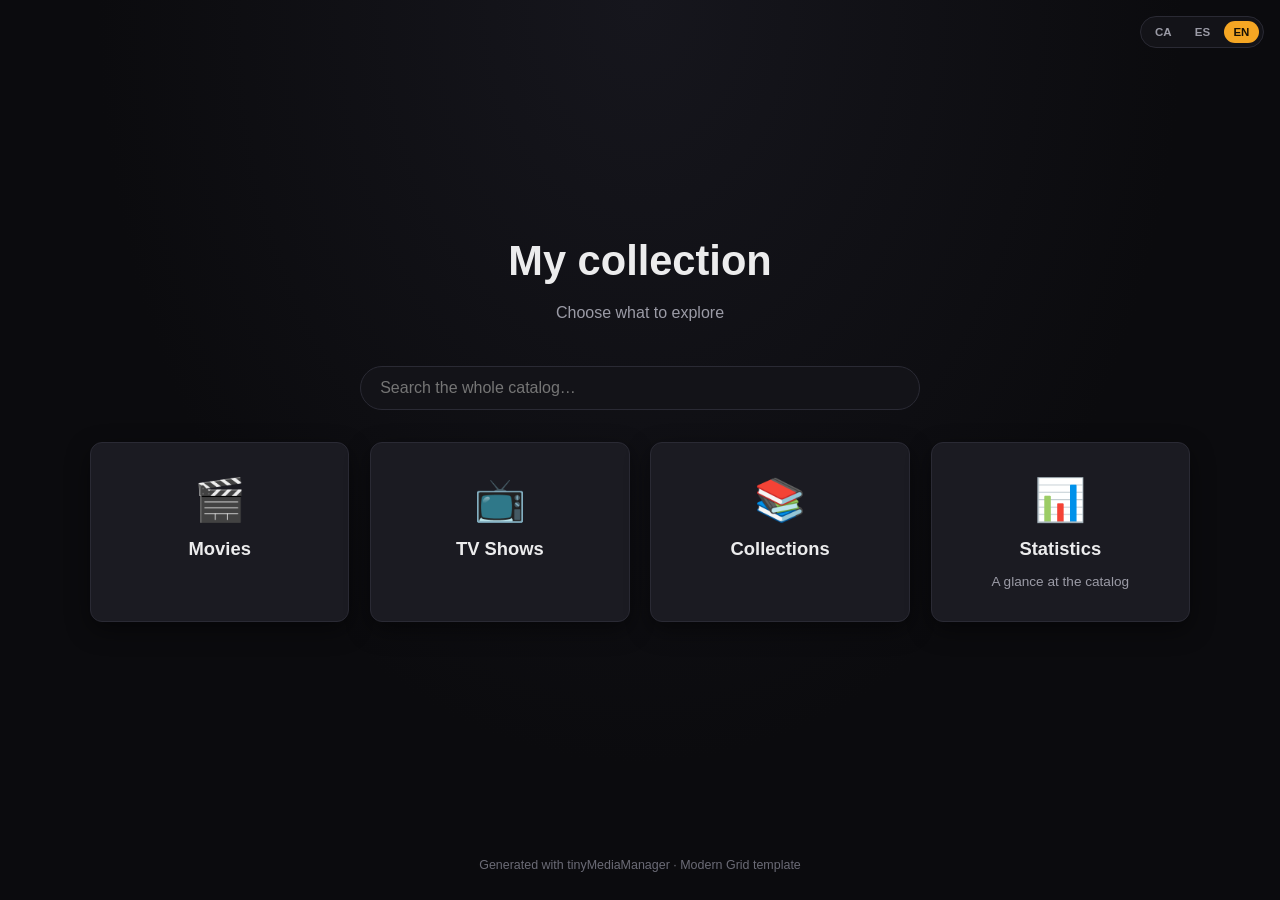
==== Home/index.html @ 7b8b57dc "Modern Grid templates for tinyMediaManager" ====
<!DOCTYPE html>
<html lang="en">
<head>
<meta charset="UTF-8"/>
<meta name="viewport" content="width=device-width, initial-scale=1.0"/>
<meta name="robots" content="noindex, nofollow"/>
<title>Catálogo</title>
<link rel="icon" href="data:image/svg+xml,%3Csvg xmlns='http://www.w3.org/2000/svg' viewBox='0 0 24 24'%3E%3Crect width='24' height='24' rx='5' fill='%230b0b0e'/%3E%3Cpolygon points='9,6 19,12 9,18' fill='%23f5a623'/%3E%3C/svg%3E"/>
<script src="config.js"></script>
<style>
:root {
  --bg: #0b0b0e;
  --bg-elev: #131318;
  --card: #1b1b22;
  --card-hover: #232330;
  --text: #ececed;
  --text-dim: #9b9ba6;
  --text-faint: #6b6b76;
  --accent: #f5a623;
  --accent-dim: #7a5518;
  --radius: 12px;
  --maxw: 1100px;
  --shadow: 0 8px 24px rgba(0, 0, 0, .45);
  --font: -apple-system, BlinkMacSystemFont, "Segoe UI", Roboto, "Helvetica Neue", Arial, sans-serif;
}
* { box-sizing: border-box; }
html { color-scheme: dark; }
body {
  margin: 0;
  min-height: 100vh;
  background: radial-gradient(ellipse at top, #16161d 0%, var(--bg) 60%);
  color: var(--text);
  font-family: var(--font);
  font-size: 15px;
  line-height: 1.5;
  display: flex;
  flex-direction: column;
}
a { color: inherit; text-decoration: none; }

.lang-switcher {
  position: fixed;
  top: 1rem;
  right: 1rem;
  display: flex;
  gap: .25rem;
  background: var(--bg-elev);
  border: 1px solid #2a2a34;
  border-radius: 999px;
  padding: .25rem;
  z-index: 5;
}
.lang-switcher button {
  border: 0;
  background: transparent;
  color: var(--text-dim);
  font-size: .72rem;
  font-weight: 700;
  padding: .3rem .6rem;
  border-radius: 999px;
  cursor: pointer;
}
.lang-switcher button.active { background: var(--accent); color: #1a1205; }

main {
  flex: 1;
  display: flex;
  flex-direction: column;
  align-items: center;
  justify-content: center;
  padding: 4rem 1.5rem 3rem;
  text-align: center;
}
.hero-title {
  margin: 0 0 .5rem;
  font-size: clamp(1.8rem, 4vw, 2.6rem);
  font-weight: 700;
}
.hero-sub {
  margin: 0 0 2.6rem;
  color: var(--text-dim);
  font-size: 1rem;
}

.hub-grid {
  display: grid;
  grid-template-columns: repeat(auto-fit, minmax(230px, 1fr));
  gap: 1.3rem;
  max-width: var(--maxw);
  width: 100%;
}
.hub-card {
  background: var(--card);
  border: 1px solid #2a2a34;
  border-radius: var(--radius);
  box-shadow: var(--shadow);
  padding: 2.2rem 1.5rem 1.8rem;
  display: flex;
  flex-direction: column;
  align-items: center;
  gap: .6rem;
  transition: transform .18s ease, background .18s ease, border-color .18s ease;
}
.hub-card:hover, .hub-card:focus-visible {
  transform: translateY(-5px);
  background: var(--card-hover);
  border-color: var(--accent-dim);
}
.hub-card .icon { font-size: 2.6rem; line-height: 1; margin-bottom: .3rem; }
.hub-card .label { font-size: 1.15rem; font-weight: 700; }
.hub-card .count { color: var(--text-dim); font-size: .85rem; min-height: 1.2em; }
.hub-card .count.empty { opacity: 0; }

.gsearch { width: 100%; max-width: 560px; margin: 0 0 2rem; }
.gsearch input {
  width: 100%;
  background: var(--bg-elev);
  border: 1px solid #2a2a34;
  color: var(--text);
  border-radius: 999px;
  padding: .75rem 1.2rem;
  font-size: 1rem;
  outline: none;
}
.gsearch input:focus { border-color: var(--accent-dim); }
.gresults { width: 100%; max-width: var(--maxw); text-align: left; margin: 0 0 2.2rem; }
.gresults[hidden] { display: none; }
.gres-group { margin-bottom: 1.6rem; }
.gres-group h2 {
  font-size: .85rem; text-transform: uppercase; letter-spacing: .06em;
  color: var(--text-dim); margin: 0 0 .7rem; font-weight: 700;
}
.gres-group h2 small { color: var(--text-faint); font-weight: 400; }
.gres-grid { display: grid; grid-template-columns: repeat(auto-fill, minmax(110px, 1fr)); gap: .8rem; }
.gres-card { display: block; }
.gres-card img { width: 100%; aspect-ratio: 2/3; object-fit: cover; border-radius: 8px; background: var(--card); display: block; }
.gres-card .t { display: block; font-size: .78rem; margin-top: .35rem; line-height: 1.25; }
.gres-card .y { display: block; font-size: .7rem; color: var(--text-faint); }
.gres-card:hover .t { color: var(--accent); }
.gres-all { display: inline-block; margin-top: .7rem; font-size: .8rem; color: var(--accent); }
.gres-msg { color: var(--text-dim); font-size: .9rem; }
.gres-msg a { color: var(--accent); margin-right: 1rem; }

footer {
  text-align: center;
  color: var(--text-faint);
  font-size: .78rem;
  padding: 1.2rem 1rem 1.6rem;
}

@media (max-width: 560px) {
  .hub-grid { grid-template-columns: 1fr; max-width: 360px; }
}
</style>
</head>
<body>

<div class="lang-switcher" id="langSwitcher">
	<button type="button" data-lang="ca">CA</button>
	<button type="button" data-lang="es">ES</button>
	<button type="button" data-lang="en">EN</button>
</div>

<main>
	<h1 class="hero-title" data-i18n="heroTitle">Mi colección</h1>
	<p class="hero-sub" data-i18n="heroSub">Elige qué quieres explorar</p>

	<div class="gsearch">
		<input type="search" id="gsearch" placeholder="Buscar en todo el catálogo…" data-i18n-placeholder="searchPlaceholder" autocomplete="off"/>
	</div>
	<div class="gresults" id="gresults" hidden></div>

	<div class="hub-grid" id="hubGrid">
		<a class="hub-card" href="movies/movielist.html" data-route="movies" data-rest="movielist.html">
			<span class="icon">🎬</span>
			<span class="label" data-i18n="movies">Películas</span>
			<span class="count empty" data-count="movies"></span>
		</a>
		<a class="hub-card" href="tvshows/tvshows.html" data-route="tvshows" data-rest="tvshows.html">
			<span class="icon">📺</span>
			<span class="label" data-i18n="shows">Series</span>
			<span class="count empty" data-count="tvshows"></span>
		</a>
		<a class="hub-card" href="collections/moviesets.html" data-route="collections" data-rest="moviesets.html">
			<span class="icon">📚</span>
			<span class="label" data-i18n="collections">Colecciones</span>
			<span class="count empty" data-count="collections"></span>
		</a>
		<a class="hub-card" href="stats.html">
			<span class="icon">📊</span>
			<span class="label" data-i18n="stats">Estadísticas</span>
			<span class="count" data-i18n="statsSub">Un vistazo al catálogo</span>
		</a>
	</div>
</main>

<footer data-i18n="footer">Generado con tinyMediaManager · plantilla Modern Grid</footer>

<script>
(function () {
	"use strict";

	var STRINGS = {
		ca: {
			heroTitle: "La meva col·lecció",
			heroSub: "Tria què vols explorar",
			movies: "Pel·lícules",
			shows: "Sèries",
			collections: "Col·leccions",
			titlesSuffix: "títols",
			collectionsSuffix: "col·leccions",
			stats: "Estadístiques",
			statsSub: "Un cop d'ull al catàleg",
			searchPlaceholder: "Cerca a tot el catàleg…",
			seeAll: "Veure'ls tots",
			noResults: "Cap resultat per a",
			needsServer: "La cerca global només funciona quan el web està servit per un servidor (el NAS). Obrint-lo com a fitxer local, cerca dins d'un llistat:",
			searchIn: "Cercar a",
			footer: "Generat amb tinyMediaManager · plantilla Modern Grid"
		},
		es: {
			heroTitle: "Mi colección",
			heroSub: "Elige qué quieres explorar",
			movies: "Películas",
			shows: "Series",
			collections: "Colecciones",
			titlesSuffix: "títulos",
			collectionsSuffix: "colecciones",
			stats: "Estadísticas",
			statsSub: "Un vistazo al catálogo",
			searchPlaceholder: "Buscar en todo el catálogo…",
			seeAll: "Ver todos",
			noResults: "Ningún resultado para",
			needsServer: "La búsqueda global solo funciona cuando la web está servida por un servidor (el NAS). Abierta como archivo local, busca dentro de un listado:",
			searchIn: "Buscar en",
			footer: "Generado con tinyMediaManager · plantilla Modern Grid"
		},
		en: {
			heroTitle: "My collection",
			heroSub: "Choose what to explore",
			movies: "Movies",
			shows: "TV Shows",
			collections: "Collections",
			titlesSuffix: "titles",
			collectionsSuffix: "collections",
			stats: "Statistics",
			statsSub: "A glance at the catalog",
			searchPlaceholder: "Search the whole catalog…",
			seeAll: "See all",
			noResults: "No results for",
			needsServer: "Global search only works when the site is served by a web server (the NAS). Opened as a local file, search inside a list:",
			searchIn: "Search in",
			footer: "Generated with tinyMediaManager · Modern Grid template"
		}
	};

	var KEYS = ["movies", "tvshows", "collections"];
	var DEF_DIR = { movies: "movies", tvshows: "tvshows", collections: "collections" };
	var LIST_FILE = { movies: "movielist.html", tvshows: "tvshows.html", collections: "moviesets.html" };
	var LABEL_KEY = { movies: "movies", tvshows: "shows", collections: "collections" };

	// ---- Rutes (config.js a l'arrel; sense ell, els noms per defecte) ----
	function routeDir(key) {
		var cfg = (window.TMM_CONFIG && window.TMM_CONFIG.routes) || {};
		var d = Object.prototype.hasOwnProperty.call(cfg, key) ? cfg[key] : DEF_DIR[key];
		if (d === null || d === false || d === undefined || d === "") return null;
		return String(d).replace(/^\.?\/+/, "").replace(/\/+$/, "");
	}
	function listPath(key) { return routeDir(key) + "/" + LIST_FILE[key]; }
	var activeKeys = KEYS.filter(function (k) { return routeDir(k) !== null; });

	Array.prototype.slice.call(document.querySelectorAll("a[data-route]")).forEach(function (a) {
		var k = a.getAttribute("data-route");
		if (routeDir(k) === null) { a.style.display = "none"; return; }
		a.setAttribute("href", listPath(k));
	});

	var langBtns = document.querySelectorAll("#langSwitcher button");
	var counters = Array.prototype.slice.call(document.querySelectorAll("[data-count]"));
	var currentLang = "en";
	var counts = {}; // clau -> número, s'omple a mesura que arriben els fetch

	function getLang() {
		try {
			var saved = localStorage.getItem("tmm_lang");
			if (saved && STRINGS[saved]) return saved;
		} catch (e) { /* ignore */ }
		return "en";
	}

	function applyLang(lang) {
		currentLang = STRINGS[lang] ? lang : "en";
		var dict = STRINGS[currentLang];
		Array.prototype.slice.call(document.querySelectorAll("[data-i18n]")).forEach(function (el) {
			var key = el.getAttribute("data-i18n");
			if (dict[key]) el.textContent = dict[key];
		});
		Array.prototype.slice.call(document.querySelectorAll("[data-i18n-placeholder]")).forEach(function (el) {
			var key = el.getAttribute("data-i18n-placeholder");
			if (dict[key]) el.setAttribute("placeholder", dict[key]);
		});
		langBtns.forEach(function (b) {
			b.classList.toggle("active", b.dataset.lang === currentLang);
		});
		document.documentElement.lang = currentLang;
		renderCounts();
		runSearch();
	}

	function setLang(lang) {
		try { localStorage.setItem("tmm_lang", lang); } catch (e) { /* ignore */ }
		applyLang(lang);
	}

	langBtns.forEach(function (b) {
		b.addEventListener("click", function () { setLang(b.dataset.lang); });
	});

	function renderCounts() {
		var suffix = STRINGS[currentLang].titlesSuffix;
		counters.forEach(function (el) {
			var key = el.getAttribute("data-count");
			var n = counts[key];
			if (typeof n !== "number") { el.classList.add("empty"); return; }
			var label = key === "collections" ? STRINGS[currentLang].collectionsSuffix : suffix;
			el.textContent = n + " " + label;
			el.classList.remove("empty");
		});
	}

	// ---- Índex: llegeix el HTML dels llistats generats per tMM (només amb servidor web) ----
	function norm(str) {
		return String(str || "").normalize("NFD").replace(/[̀-ͯ]/g, "").toLowerCase();
	}

	var indexes = {};   // clau -> Promise d'{url, items}
	function loadIndex(key) {
		if (indexes[key]) return indexes[key];
		var url = new URL(listPath(key), location.href).href;
		indexes[key] = fetch(url)
			.then(function (res) { return res.ok ? res.text() : Promise.reject(new Error("http " + res.status)); })
			.then(function (html) {
				var doc = new DOMParser().parseFromString(html, "text/html");
				var seen = {}, items = [];
				Array.prototype.slice.call(doc.querySelectorAll(".card")).forEach(function (c) {
					var vid = c.getAttribute("data-vid");
					var link = c.querySelector(".poster-link");
					var img = c.querySelector(".poster-link img");
					var item = {
						name: c.getAttribute("data-name") || c.getAttribute("data-title") || "",
						year: c.getAttribute("data-year") || "",
						edition: c.getAttribute("data-edition") || "",
						href: link ? new URL(link.getAttribute("href"), url).href : "",
						img: img ? new URL(img.getAttribute("src"), url).href : ""
					};
					item.hay = norm(item.name + " " + (c.getAttribute("data-title") || "") + " " + item.year);
					if (vid) { // diverses versions d'un mateix títol: només una
						if (seen[vid] !== undefined) {
							// el títol alternatiu (Bola de Drac / Dragon Ball) també es pot cercar
							var prev = items[seen[vid]];
							item.hay += " " + prev.hay;
							prev.hay = item.hay;
							if (prev.edition && !item.edition) items[seen[vid]] = item;
							return;
						}
						seen[vid] = items.length;
					}
					items.push(item);
				});
				// recompte de la targeta de la portada, ja agrupat
				counts[key] = items.length;
				renderCounts();
				return { url: url, items: items };
			});
		return indexes[key];
	}

	// Recomptes de les targetes: es carreguen en segon pla (no trenca res si no es pot)
	activeKeys.forEach(function (k) { loadIndex(k).catch(function () { /* file:// */ }); });

	// ---- Cerca global ----
	var input = document.getElementById("gsearch");
	var box = document.getElementById("gresults");
	var searchTimer = null;
	var searchSeq = 0;
	var MAX = 12;

	function listLink(key, q) {
		return listPath(key) + "?q=" + encodeURIComponent(q);
	}

	function el(tag, cls, text) {
		var e = document.createElement(tag);
		if (cls) e.className = cls;
		if (text !== undefined) e.textContent = text;
		return e;
	}

	function runSearch() {
		var q = input ? input.value.trim() : "";
		var seq = ++searchSeq;
		if (!box) return;
		if (q.length < 2) { box.hidden = true; box.textContent = ""; return; }
		var terms = norm(q).split(/\s+/).filter(Boolean);
		var dict = STRINGS[currentLang];

		Promise.all(activeKeys.map(function (k) {
			return loadIndex(k).then(function (idx) { return { key: k, idx: idx }; }, function () { return { key: k, idx: null }; });
		})).then(function (parts) {
			if (seq !== searchSeq) return; // ha arribat una cerca més nova
			box.textContent = "";
			if (parts.every(function (p) { return !p.idx; })) {
				var msg = el("p", "gres-msg", dict.needsServer + " ");
				msg.appendChild(document.createElement("br"));
				activeKeys.forEach(function (k) {
					var a = el("a", "", dict.searchIn + " " + dict[LABEL_KEY[k]]);
					a.href = listLink(k, q);
					msg.appendChild(a);
				});
				box.appendChild(msg);
				box.hidden = false;
				return;
			}
			var any = false;
			parts.forEach(function (p) {
				if (!p.idx) return;
				var hits = p.idx.items.filter(function (it) {
					return terms.every(function (t) { return it.hay.indexOf(t) !== -1; });
				}).sort(function (a, b) {
					var sa = norm(a.name).indexOf(terms[0]) === 0 ? 0 : 1;
					var sb = norm(b.name).indexOf(terms[0]) === 0 ? 0 : 1;
					return sa - sb || a.name.localeCompare(b.name);
				});
				if (!hits.length) return;
				any = true;
				var sec = el("section", "gres-group");
				var h = el("h2", "", dict[LABEL_KEY[p.key]] + " ");
				h.appendChild(el("small", "", "(" + hits.length + ")"));
				sec.appendChild(h);
				var grid = el("div", "gres-grid");
				hits.slice(0, MAX).forEach(function (it) {
					var a = el("a", "gres-card");
					a.href = it.href;
					if (it.img) {
						var im = document.createElement("img");
						im.src = it.img; im.alt = it.name; im.loading = "lazy";
						a.appendChild(im);
					}
					a.appendChild(el("span", "t", it.name));
					if (it.year) a.appendChild(el("span", "y", it.year));
					grid.appendChild(a);
				});
				sec.appendChild(grid);
				if (hits.length > MAX) {
					var all = el("a", "gres-all", dict.seeAll + " (" + hits.length + ") →");
					all.href = listLink(p.key, q);
					sec.appendChild(all);
				}
				box.appendChild(sec);
			});
			if (!any) box.appendChild(el("p", "gres-msg", dict.noResults + " «" + q + "»"));
			box.hidden = false;
		});
	}

	if (input) {
		input.addEventListener("input", function () {
			clearTimeout(searchTimer);
			searchTimer = setTimeout(runSearch, 200);
		});
		input.addEventListener("keydown", function (e) {
			if (e.key === "Escape") { input.value = ""; runSearch(); }
		});
	}

	applyLang(getLang());
})();
</script>

</body>
</html>
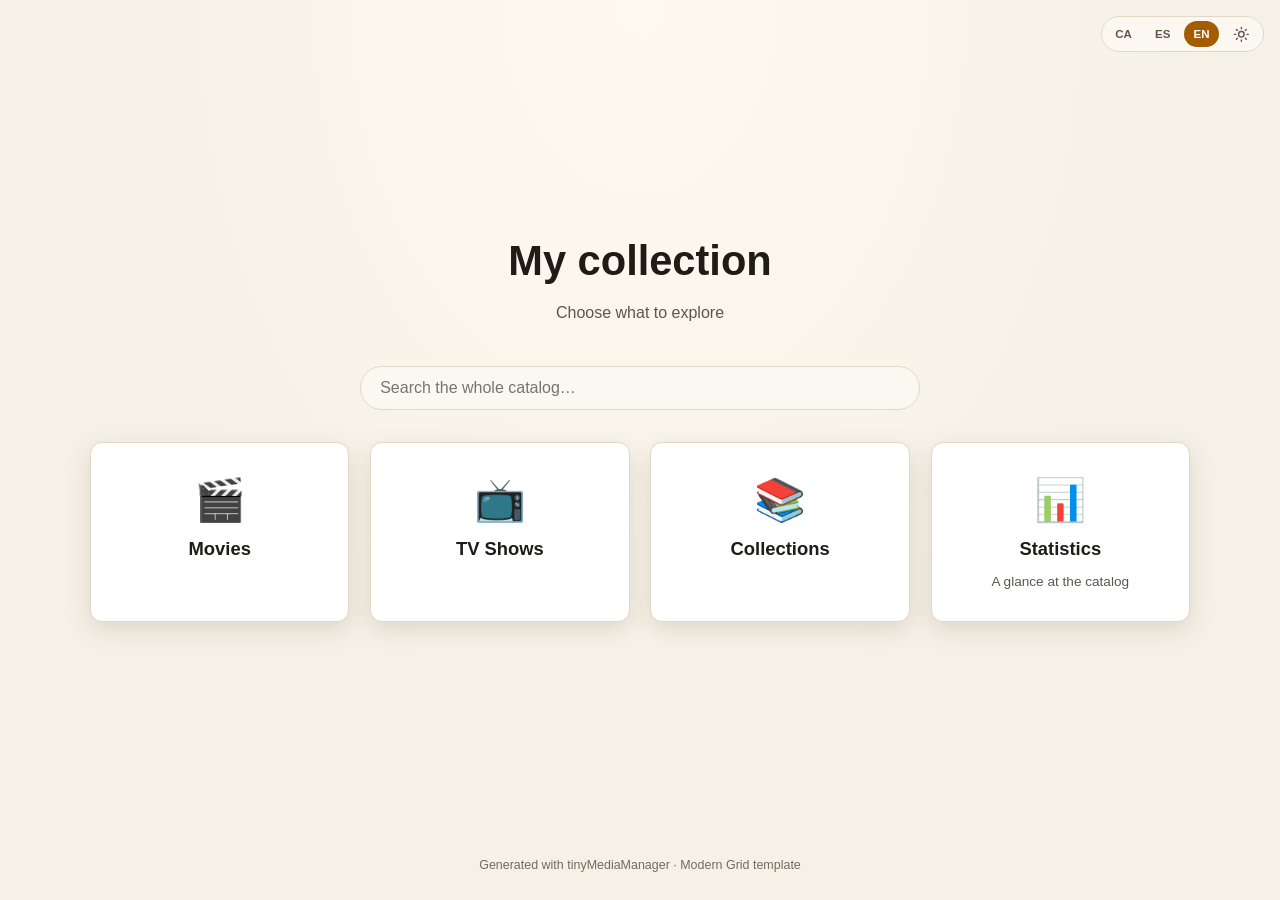
==== commit 86bfb16a: "Light theme, collection links via tMM filename renderer, eu/gl flags (0.27.0) - Light/dark theme wit" ====
--- a/Home/index.html
+++ b/Home/index.html
@@ -22,13 +22,80 @@
   --maxw: 1100px;
   --shadow: 0 8px 24px rgba(0, 0, 0, .45);
   --font: -apple-system, BlinkMacSystemFont, "Segoe UI", Roboto, "Helvetica Neue", Arial, sans-serif;
+  --bg-rgb: 11, 11, 14;
+  --line: #2a2a34;
+  --line-2: #23232c;
+  --line-3: #1c1c24;
+  --accent-ink: #1a1205;
+  --glass: rgba(0, 0, 0, .55);
+  --hair: rgba(255, 255, 255, .08);
+  --hover: rgba(255, 255, 255, .04);
+  --on-media: #ececed;
+  --on-media-dim: #b4b4be;
+  --warn-text: #e0a070;
+  --bg-glow: #16161d;
+  color-scheme: dark;
+}
+
+/* Tema clar (crema + ambre). Segueix el sistema (prefers-color-scheme) i el botó sol/lluna de la
+   capçalera el pot forçar: <html data-theme="light|dark">. Sense JS el tema continua seguint el sistema. */
+:root[data-theme="light"] {
+  --bg: #f6f1e7;
+  --bg-elev: #fbf8f1;
+  --card: #ffffff;
+  --card-hover: #fffaf0;
+  --text: #1f1c17;
+  --text-dim: #5d574b;
+  --text-faint: #716b5e;
+  --accent: #a35c00;
+  --accent-dim: #f1dcb4;
+  --ok: #0f7a54;
+  --warn: #c4203d;
+  --shadow: 0 8px 24px rgba(70, 50, 20, .14);
+  --bg-rgb: 246, 241, 231;
+  --line: #e1d8c6;
+  --line-2: #ebe3d3;
+  --line-3: #f0eadc;
+  --accent-ink: #ffffff;
+  --glass: rgba(255, 255, 255, .72);
+  --hair: rgba(0, 0, 0, .08);
+  --hover: rgba(0, 0, 0, .05);
+  --warn-text: #a0551a;
+  color-scheme: light;
+  --bg-glow: #fffaf0;
+}
+@media (prefers-color-scheme: light) {
+  :root:not([data-theme="dark"]) {
+    --bg: #f6f1e7;
+    --bg-elev: #fbf8f1;
+    --card: #ffffff;
+    --card-hover: #fffaf0;
+    --text: #1f1c17;
+    --text-dim: #5d574b;
+    --text-faint: #716b5e;
+    --accent: #a35c00;
+    --accent-dim: #f1dcb4;
+    --ok: #0f7a54;
+    --warn: #c4203d;
+    --shadow: 0 8px 24px rgba(70, 50, 20, .14);
+    --bg-rgb: 246, 241, 231;
+    --line: #e1d8c6;
+    --line-2: #ebe3d3;
+    --line-3: #f0eadc;
+    --accent-ink: #ffffff;
+    --glass: rgba(255, 255, 255, .72);
+    --hair: rgba(0, 0, 0, .08);
+    --hover: rgba(0, 0, 0, .05);
+    --warn-text: #a0551a;
+    color-scheme: light;
+  --bg-glow: #fffaf0;
+  }
 }
 * { box-sizing: border-box; }
-html { color-scheme: dark; }
 body {
   margin: 0;
   min-height: 100vh;
-  background: radial-gradient(ellipse at top, #16161d 0%, var(--bg) 60%);
+  background: radial-gradient(ellipse at top, var(--bg-glow) 0%, var(--bg) 60%);
   color: var(--text);
   font-family: var(--font);
   font-size: 15px;
@@ -45,7 +112,7 @@
   display: flex;
   gap: .25rem;
   background: var(--bg-elev);
-  border: 1px solid #2a2a34;
+  border: 1px solid var(--line);
   border-radius: 999px;
   padding: .25rem;
   z-index: 5;
@@ -60,7 +127,7 @@
   border-radius: 999px;
   cursor: pointer;
 }
-.lang-switcher button.active { background: var(--accent); color: #1a1205; }
+.lang-switcher button.active { background: var(--accent); color: var(--accent-ink); }
 
 main {
   flex: 1;
@@ -91,7 +158,7 @@
 }
 .hub-card {
   background: var(--card);
-  border: 1px solid #2a2a34;
+  border: 1px solid var(--line);
   border-radius: var(--radius);
   box-shadow: var(--shadow);
   padding: 2.2rem 1.5rem 1.8rem;
@@ -115,7 +182,7 @@
 .gsearch input {
   width: 100%;
   background: var(--bg-elev);
-  border: 1px solid #2a2a34;
+  border: 1px solid var(--line);
   color: var(--text);
   border-radius: 999px;
   padding: .75rem 1.2rem;
@@ -150,6 +217,16 @@
 
 @media (max-width: 560px) {
   .hub-grid { grid-template-columns: 1fr; max-width: 360px; }
+}
+/* Botó de tema sol/lluna (dins del selector d'idioma) */
+.theme-toggle { display: inline-flex; align-items: center; justify-content: center; }
+.theme-toggle svg { width: 1.45em; height: 1.45em; display: block; fill: none; stroke: currentColor; stroke-width: 2; stroke-linecap: round; stroke-linejoin: round; }
+.theme-toggle .i-sun { display: none; }
+:root[data-theme="light"] .theme-toggle .i-sun { display: block; }
+:root[data-theme="light"] .theme-toggle .i-moon { display: none; }
+@media (prefers-color-scheme: light) {
+  :root:not([data-theme="dark"]) .theme-toggle .i-sun { display: block; }
+  :root:not([data-theme="dark"]) .theme-toggle .i-moon { display: none; }
 }
 </style>
 </head>
@@ -197,11 +274,53 @@
 <footer data-i18n="footer">Generado con tinyMediaManager · plantilla Modern Grid</footer>
 
 <script>
+/* Tema clar / fosc: com a app.js (TMM_THEME). Per defecte segueix el sistema; el botó sol/lluna força l'altre i
+   es recorda a localStorage ("tmm_theme"). Si es torna al tema del sistema, el valor s'esborra. */
 (function () {
 	"use strict";
+	var KEY = "tmm_theme", root = document.documentElement;
+	var mq = window.matchMedia ? window.matchMedia("(prefers-color-scheme: light)") : null;
+	var MOON = '<svg class="i-moon" viewBox="0 0 24 24" aria-hidden="true"><path d="M21 12.8A8.5 8.5 0 1 1 11.2 3a6.6 6.6 0 0 0 9.8 9.8z"/></svg>';
+	var SUN = '<svg class="i-sun" viewBox="0 0 24 24" aria-hidden="true"><circle cx="12" cy="12" r="4"/><path d="M12 2v2M12 20v2M4.9 4.9l1.4 1.4M17.7 17.7l1.4 1.4M2 12h2M20 12h2M4.9 19.1l1.4-1.4M17.7 6.3l1.4-1.4"/></svg>';
+	function read() { try { var v = localStorage.getItem(KEY); return v === "light" || v === "dark" ? v : null; } catch (e) { return null; } }
+	function write(v) { try { if (v) localStorage.setItem(KEY, v); else localStorage.removeItem(KEY); } catch (e) { /* ignore */ } }
+	var override = read();
+	function system() { return mq && mq.matches ? "light" : "dark"; }
+	function current() { return override || system(); }
+	function paint() { if (override) root.setAttribute("data-theme", override); else root.removeAttribute("data-theme"); }
+	function refresh() {
+		var toLight = current() === "dark";
+		var txt = window.TMM_THEME_LABEL ? window.TMM_THEME_LABEL(toLight) : (toLight ? "Light theme" : "Dark theme");
+		Array.prototype.slice.call(document.querySelectorAll(".theme-toggle")).forEach(function (b) {
+			b.setAttribute("aria-label", txt); b.setAttribute("title", txt);
+		});
+	}
+	function toggle() {
+		var target = current() === "dark" ? "light" : "dark";
+		override = target === system() ? null : target;
+		write(override); paint(); refresh();
+	}
+	paint();
+	var sw = document.getElementById("langSwitcher");
+	if (sw && !sw.querySelector(".theme-toggle")) {
+		var b = document.createElement("button");
+		b.type = "button"; b.className = "theme-toggle"; b.innerHTML = MOON + SUN;
+		b.addEventListener("click", toggle);
+		sw.appendChild(b);
+	}
+	window.TMM_THEME_REFRESH = refresh;
+	if (mq && mq.addEventListener) mq.addEventListener("change", refresh);
+	window.addEventListener("storage", function (e) { if (e.key === KEY || e.key === null) { override = read(); paint(); refresh(); } });
+	refresh();
+})();
+</script>
+<script>
+(function () {
+	"use strict";
 
 	var STRINGS = {
 		ca: {
+			themeToLight: "Canvia al tema clar", themeToDark: "Canvia al tema fosc",
 			heroTitle: "La meva col·lecció",
 			heroSub: "Tria què vols explorar",
 			movies: "Pel·lícules",
@@ -219,6 +338,7 @@
 			footer: "Generat amb tinyMediaManager · plantilla Modern Grid"
 		},
 		es: {
+			themeToLight: "Cambiar al tema claro", themeToDark: "Cambiar al tema oscuro",
 			heroTitle: "Mi colección",
 			heroSub: "Elige qué quieres explorar",
 			movies: "Películas",
@@ -236,6 +356,7 @@
 			footer: "Generado con tinyMediaManager · plantilla Modern Grid"
 		},
 		en: {
+			themeToLight: "Switch to light theme", themeToDark: "Switch to dark theme",
 			heroTitle: "My collection",
 			heroSub: "Choose what to explore",
 			movies: "Movies",
@@ -275,7 +396,7 @@
 		a.setAttribute("href", listPath(k));
 	});
 
-	var langBtns = document.querySelectorAll("#langSwitcher button");
+	var langBtns = document.querySelectorAll("#langSwitcher button[data-lang]");
 	var counters = Array.prototype.slice.call(document.querySelectorAll("[data-count]"));
 	var currentLang = "en";
 	var counts = {}; // clau -> número, s'omple a mesura que arriben els fetch
@@ -288,6 +409,7 @@
 		return "en";
 	}
 
+	window.TMM_THEME_LABEL = function (toLight) { var d = STRINGS[currentLang]; return toLight ? d.themeToLight : d.themeToDark; };
 	function applyLang(lang) {
 		currentLang = STRINGS[lang] ? lang : "en";
 		var dict = STRINGS[currentLang];
@@ -303,6 +425,7 @@
 			b.classList.toggle("active", b.dataset.lang === currentLang);
 		});
 		document.documentElement.lang = currentLang;
+		if (window.TMM_THEME_REFRESH) window.TMM_THEME_REFRESH();
 		renderCounts();
 		runSearch();
 	}
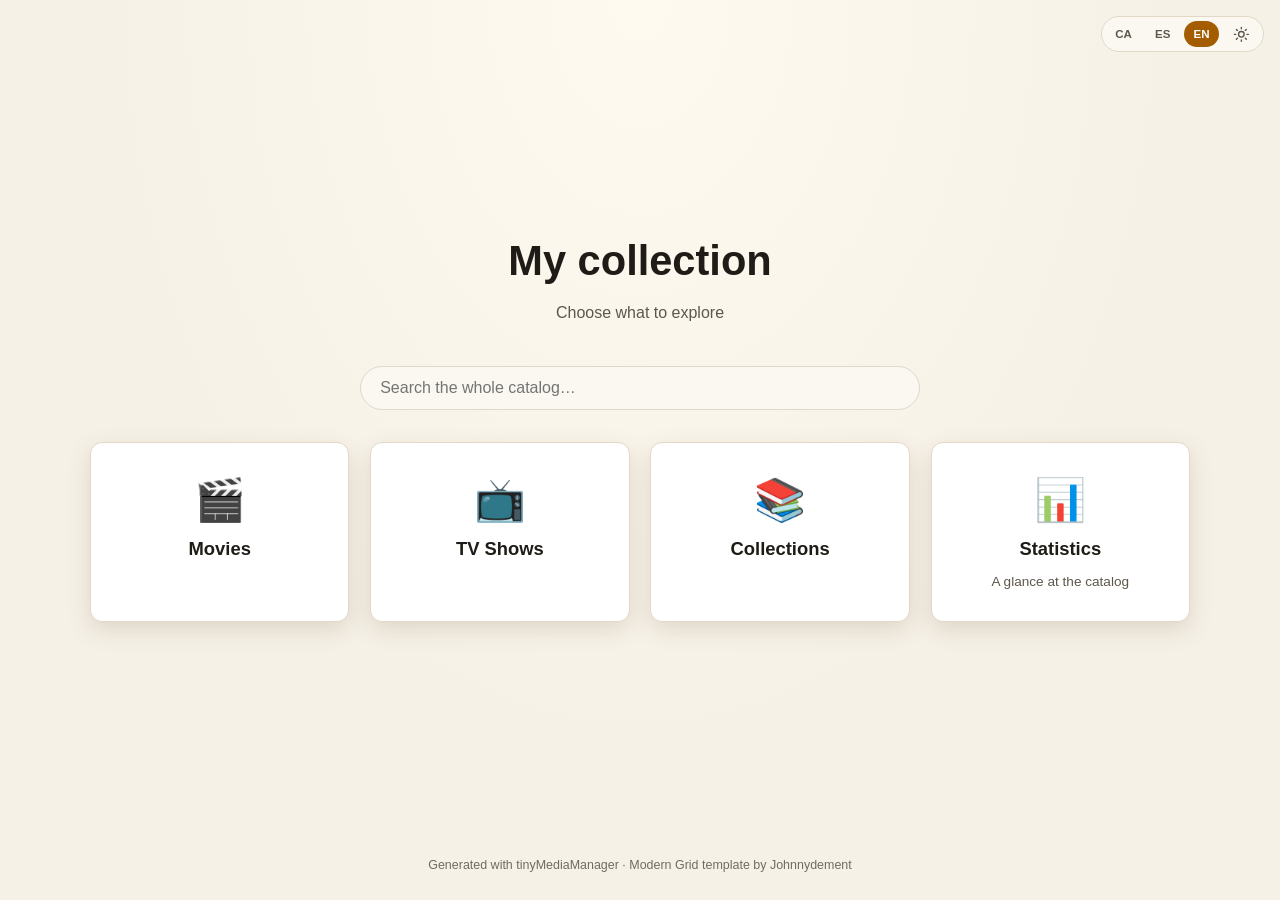
==== commit 709b5b4b: "Optional poster badges, watched marks, footer credit, singulars (0.30.0) - config.js "badges": every" ====
--- a/Home/index.html
+++ b/Home/index.html
@@ -37,8 +37,8 @@
   color-scheme: dark;
 }
 
-/* Tema clar (crema + ambre). Segueix el sistema (prefers-color-scheme) i el botó sol/lluna de la
-   capçalera el pot forçar: <html data-theme="light|dark">. Sense JS el tema continua seguint el sistema. */
+/* Light theme (cream + amber). It follows the system (prefers-color-scheme) and the sun/moon button in the
+   header can force it: <html data-theme="light|dark">. Without JS the theme keeps following the system. */
 :root[data-theme="light"] {
   --bg: #f6f1e7;
   --bg-elev: #fbf8f1;
@@ -208,6 +208,9 @@
 .gres-msg { color: var(--text-dim); font-size: .9rem; }
 .gres-msg a { color: var(--accent); margin-right: 1rem; }
 
+footer a { color: inherit; text-decoration: none; }
+footer a:hover { text-decoration: underline; }
+.mg-footer-plain .mg-credit, .mg-footer-none footer { display: none; }
 footer {
   text-align: center;
   color: var(--text-faint);
@@ -218,7 +221,7 @@
 @media (max-width: 560px) {
   .hub-grid { grid-template-columns: 1fr; max-width: 360px; }
 }
-/* Botó de tema sol/lluna (dins del selector d'idioma) */
+/* Sun/moon theme button (inside the language selector) */
 .theme-toggle { display: inline-flex; align-items: center; justify-content: center; }
 .theme-toggle svg { width: 1.45em; height: 1.45em; display: block; fill: none; stroke: currentColor; stroke-width: 2; stroke-linecap: round; stroke-linejoin: round; }
 .theme-toggle .i-sun { display: none; }
@@ -271,11 +274,17 @@
 	</div>
 </main>
 
-<footer data-i18n="footer">Generado con tinyMediaManager · plantilla Modern Grid</footer>
+<footer><span data-i18n="footerPre">Generado con</span> <a href="https://www.tinymediamanager.org" target="_blank" rel="noopener">tinyMediaManager</a> · <a href="https://github.com/johnnydement/tmm-modern-grid" target="_blank" rel="noopener"><span data-i18n="footerTemplate">plantilla Modern Grid</span></a><span class="mg-credit"> <span data-i18n="creditBy">de</span> <a href="https://jo.cat/johnnydement" target="_blank" rel="noopener">Johnnydement</a></span></footer>
 
 <script>
-/* Tema clar / fosc: com a app.js (TMM_THEME). Per defecte segueix el sistema; el botó sol/lluna força l'altre i
-   es recorda a localStorage ("tmm_theme"). Si es torna al tema del sistema, el valor s'esborra. */
+	// Footer: config.js footer = "credit" (default) | "plain" (no author) | "none" (no footer)
+	(function () {
+		var f = window.TMM_CONFIG && window.TMM_CONFIG.footer;
+		document.documentElement.classList.toggle("mg-footer-plain", f === "plain");
+		document.documentElement.classList.toggle("mg-footer-none", f === "none" || f === false);
+	})();
+/* Light / dark theme: same as app.js (TMM_THEME). By default it follows the system; the sun/moon button forces the other one and
+   it is remembered in localStorage ("tmm_theme"). Going back to the system theme deletes the value. */
 (function () {
 	"use strict";
 	var KEY = "tmm_theme", root = document.documentElement;
@@ -326,8 +335,8 @@
 			movies: "Pel·lícules",
 			shows: "Sèries",
 			collections: "Col·leccions",
-			titlesSuffix: "títols",
-			collectionsSuffix: "col·leccions",
+			titlesSuffix: "títols", titlesSuffixOne: "títol",
+			collectionsSuffix: "col·leccions", collectionsSuffixOne: "col·lecció",
 			stats: "Estadístiques",
 			statsSub: "Un cop d'ull al catàleg",
 			searchPlaceholder: "Cerca a tot el catàleg…",
@@ -335,7 +344,7 @@
 			noResults: "Cap resultat per a",
 			needsServer: "La cerca global només funciona quan el web està servit per un servidor (el NAS). Obrint-lo com a fitxer local, cerca dins d'un llistat:",
 			searchIn: "Cercar a",
-			footer: "Generat amb tinyMediaManager · plantilla Modern Grid"
+			footerPre: "Generat amb", footerTemplate: "plantilla Modern Grid", creditBy: "de"
 		},
 		es: {
 			themeToLight: "Cambiar al tema claro", themeToDark: "Cambiar al tema oscuro",
@@ -344,8 +353,8 @@
 			movies: "Películas",
 			shows: "Series",
 			collections: "Colecciones",
-			titlesSuffix: "títulos",
-			collectionsSuffix: "colecciones",
+			titlesSuffix: "títulos", titlesSuffixOne: "título",
+			collectionsSuffix: "colecciones", collectionsSuffixOne: "colección",
 			stats: "Estadísticas",
 			statsSub: "Un vistazo al catálogo",
 			searchPlaceholder: "Buscar en todo el catálogo…",
@@ -353,7 +362,7 @@
 			noResults: "Ningún resultado para",
 			needsServer: "La búsqueda global solo funciona cuando la web está servida por un servidor (el NAS). Abierta como archivo local, busca dentro de un listado:",
 			searchIn: "Buscar en",
-			footer: "Generado con tinyMediaManager · plantilla Modern Grid"
+			footerPre: "Generado con", footerTemplate: "plantilla Modern Grid", creditBy: "de"
 		},
 		en: {
 			themeToLight: "Switch to light theme", themeToDark: "Switch to dark theme",
@@ -362,8 +371,8 @@
 			movies: "Movies",
 			shows: "TV Shows",
 			collections: "Collections",
-			titlesSuffix: "titles",
-			collectionsSuffix: "collections",
+			titlesSuffix: "titles", titlesSuffixOne: "title",
+			collectionsSuffix: "collections", collectionsSuffixOne: "collection",
 			stats: "Statistics",
 			statsSub: "A glance at the catalog",
 			searchPlaceholder: "Search the whole catalog…",
@@ -371,7 +380,7 @@
 			noResults: "No results for",
 			needsServer: "Global search only works when the site is served by a web server (the NAS). Opened as a local file, search inside a list:",
 			searchIn: "Search in",
-			footer: "Generated with tinyMediaManager · Modern Grid template"
+			footerPre: "Generated with", footerTemplate: "Modern Grid template", creditBy: "by"
 		}
 	};
 
@@ -380,7 +389,7 @@
 	var LIST_FILE = { movies: "movielist.html", tvshows: "tvshows.html", collections: "moviesets.html" };
 	var LABEL_KEY = { movies: "movies", tvshows: "shows", collections: "collections" };
 
-	// ---- Rutes (config.js a l'arrel; sense ell, els noms per defecte) ----
+	// ---- Routes (config.js at the root; without it, the default names) ----
 	function routeDir(key) {
 		var cfg = (window.TMM_CONFIG && window.TMM_CONFIG.routes) || {};
 		var d = Object.prototype.hasOwnProperty.call(cfg, key) ? cfg[key] : DEF_DIR[key];
@@ -399,7 +408,7 @@
 	var langBtns = document.querySelectorAll("#langSwitcher button[data-lang]");
 	var counters = Array.prototype.slice.call(document.querySelectorAll("[data-count]"));
 	var currentLang = "en";
-	var counts = {}; // clau -> número, s'omple a mesura que arriben els fetch
+	var counts = {}; // key -> number, filled in as the fetches arrive
 
 	function getLang() {
 		try {
@@ -440,23 +449,24 @@
 	});
 
 	function renderCounts() {
-		var suffix = STRINGS[currentLang].titlesSuffix;
+		var d = STRINGS[currentLang];
 		counters.forEach(function (el) {
 			var key = el.getAttribute("data-count");
 			var n = counts[key];
 			if (typeof n !== "number") { el.classList.add("empty"); return; }
-			var label = key === "collections" ? STRINGS[currentLang].collectionsSuffix : suffix;
+			var base = key === "collections" ? "collectionsSuffix" : "titlesSuffix";
+			var label = n === 1 ? d[base + "One"] : d[base]; // "1 title" / "N titles"
 			el.textContent = n + " " + label;
 			el.classList.remove("empty");
 		});
 	}
 
-	// ---- Índex: llegeix el HTML dels llistats generats per tMM (només amb servidor web) ----
+	// ---- Index: reads the HTML of the lists generated by tMM (web server only) ----
 	function norm(str) {
 		return String(str || "").normalize("NFD").replace(/[̀-ͯ]/g, "").toLowerCase();
 	}
 
-	var indexes = {};   // clau -> Promise d'{url, items}
+	var indexes = {};   // key -> Promise of {url, items}
 	function loadIndex(key) {
 		if (indexes[key]) return indexes[key];
 		var url = new URL(listPath(key), location.href).href;
@@ -477,9 +487,9 @@
 						img: img ? new URL(img.getAttribute("src"), url).href : ""
 					};
 					item.hay = norm(item.name + " " + (c.getAttribute("data-title") || "") + " " + item.year);
-					if (vid) { // diverses versions d'un mateix títol: només una
+					if (vid) { // several versions of the same title: only one
 						if (seen[vid] !== undefined) {
-							// el títol alternatiu (Bola de Drac / Dragon Ball) també es pot cercar
+							// the alternative title (Bola de Drac / Dragon Ball) is searchable too
 							var prev = items[seen[vid]];
 							item.hay += " " + prev.hay;
 							prev.hay = item.hay;
@@ -490,7 +500,7 @@
 					}
 					items.push(item);
 				});
-				// recompte de la targeta de la portada, ja agrupat
+				// count for the landing page card, already grouped
 				counts[key] = items.length;
 				renderCounts();
 				return { url: url, items: items };
@@ -498,10 +508,10 @@
 		return indexes[key];
 	}
 
-	// Recomptes de les targetes: es carreguen en segon pla (no trenca res si no es pot)
+	// Card counts: loaded in the background (nothing breaks if it fails)
 	activeKeys.forEach(function (k) { loadIndex(k).catch(function () { /* file:// */ }); });
 
-	// ---- Cerca global ----
+	// ---- Global search ----
 	var input = document.getElementById("gsearch");
 	var box = document.getElementById("gresults");
 	var searchTimer = null;
@@ -530,7 +540,7 @@
 		Promise.all(activeKeys.map(function (k) {
 			return loadIndex(k).then(function (idx) { return { key: k, idx: idx }; }, function () { return { key: k, idx: null }; });
 		})).then(function (parts) {
-			if (seq !== searchSeq) return; // ha arribat una cerca més nova
+			if (seq !== searchSeq) return; // a newer search has arrived
 			box.textContent = "";
 			if (parts.every(function (p) { return !p.idx; })) {
 				var msg = el("p", "gres-msg", dict.needsServer + " ");
